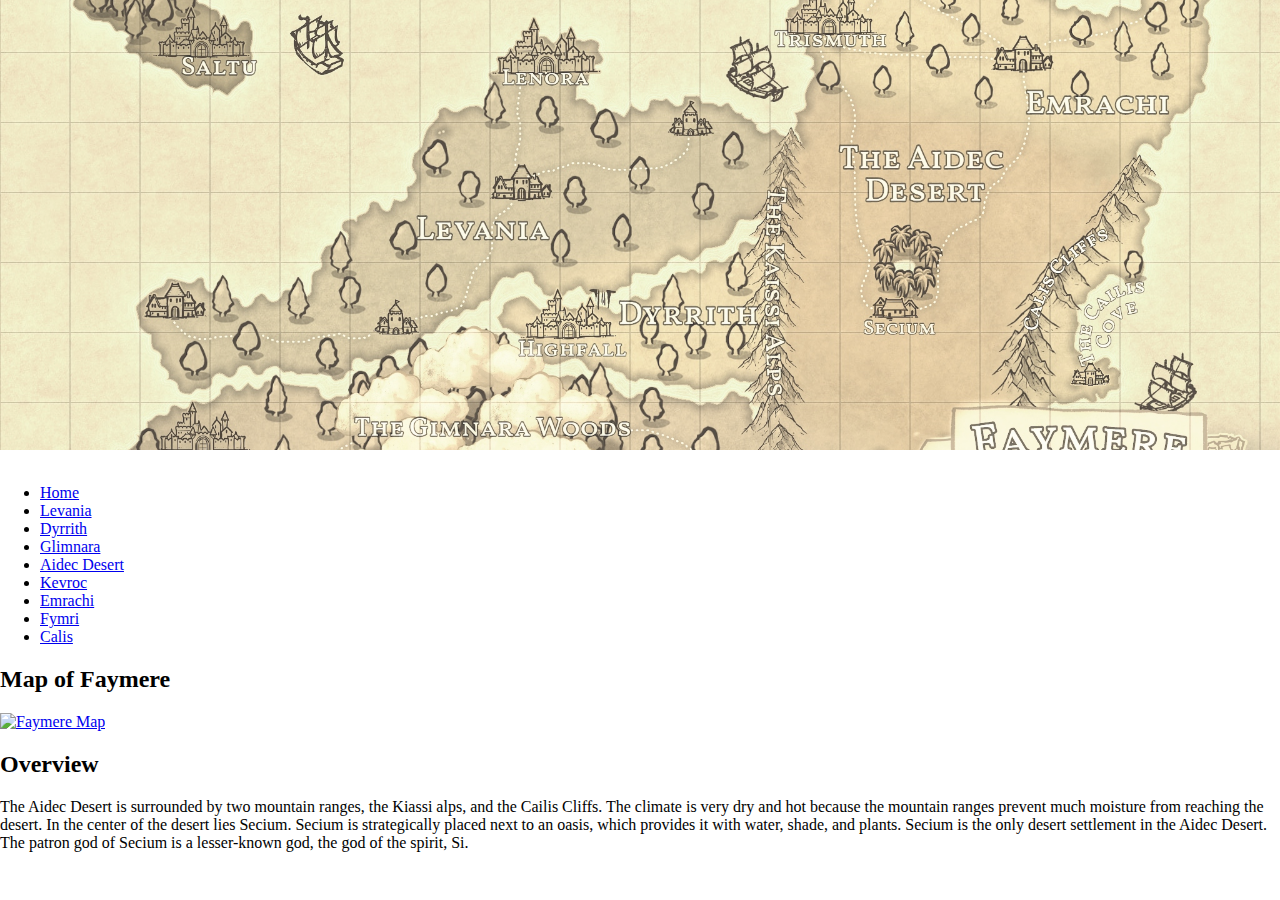
==== aidec.html @ 0ef65ea1 "Add files via upload" ====
<!DOCTYPE html>
<html>
<head>
<!-- author: hanna koh
    worldbuilding website experiment
    date: 7-13-20
    -->
<meta charset="UFT-8"/>
<title>Faymere</title>
<script src="modernizer.js"></script>
<link rel="stylesheet" href="levania.css" type="text/css"/>
<meta name="viewport" content="width=device-width, initial-scale=1">
<link href="https://fonts.googleapis.com/css?family=Allura" rel="stylesheet">
<link rel="icon" href="https://image.flaticon.com/icons/svg/542/542288.svg" sizes="16x16" type="image/png">
<style>
  body, html {
    height: 100%;
    margin: 0;
}
.bg {
   background-image: url("faymereparchment.jpg");
   height: 50%;
   background-position: center;
   background-repeat: no-repeat;
   background-size: cover;
   opacity:0.8;
}
header{
  width:50%;
  margin-left:-12%;
}
</style>
</head>
<body>
  <div class="bg">
  </div>
  <header>
   The Aidec Desert
  </header>
  <nav class="horizontalNAV">
     <ul>
        <li><a href="index.html">Home</a></li>
        <li><a href="levania.html">Levania</a></li>
        <li><a href="dyrrith.html">Dyrrith</a></li>
        <li><a href="glimnara.html">Glimnara</a></li>
        <li><a href="aidec.html">Aidec Desert</a></li>
        <li><a href="kevroc.html">Kevroc</a></li>
        <li><a href="emrachi.html">Emrachi</a></li>
        <li><a href="fymri.html">Fymri</a></li>
        <li><a href="calis.html">Calis</a></li>
      </ul>
    </nav>
       <section class="map">
   <h2>Map of Faymere</h2>
      <p>
        <a href=map.html><img class="map" src="faymere update.jpg"  alt="Faymere Map" width=1000px title="Enlarge the map" /></a>
      </p>
   </section>
   
   <section class='overview'>
     <h2>Overview</h2>
     <p>The Aidec Desert is surrounded by two mountain ranges, the Kiassi alps, and the Cailis Cliffs. The climate is very dry and hot because the mountain ranges prevent much moisture from reaching the desert. In the center of the desert lies Secium. Secium is strategically placed next to an oasis, which provides it with water, shade, and plants. Secium is the only desert settlement in the Aidec Desert. The patron god of Secium is a lesser-known god, the god of the spirit, Si.  </p>
   </section>
   
   
    
  </html>
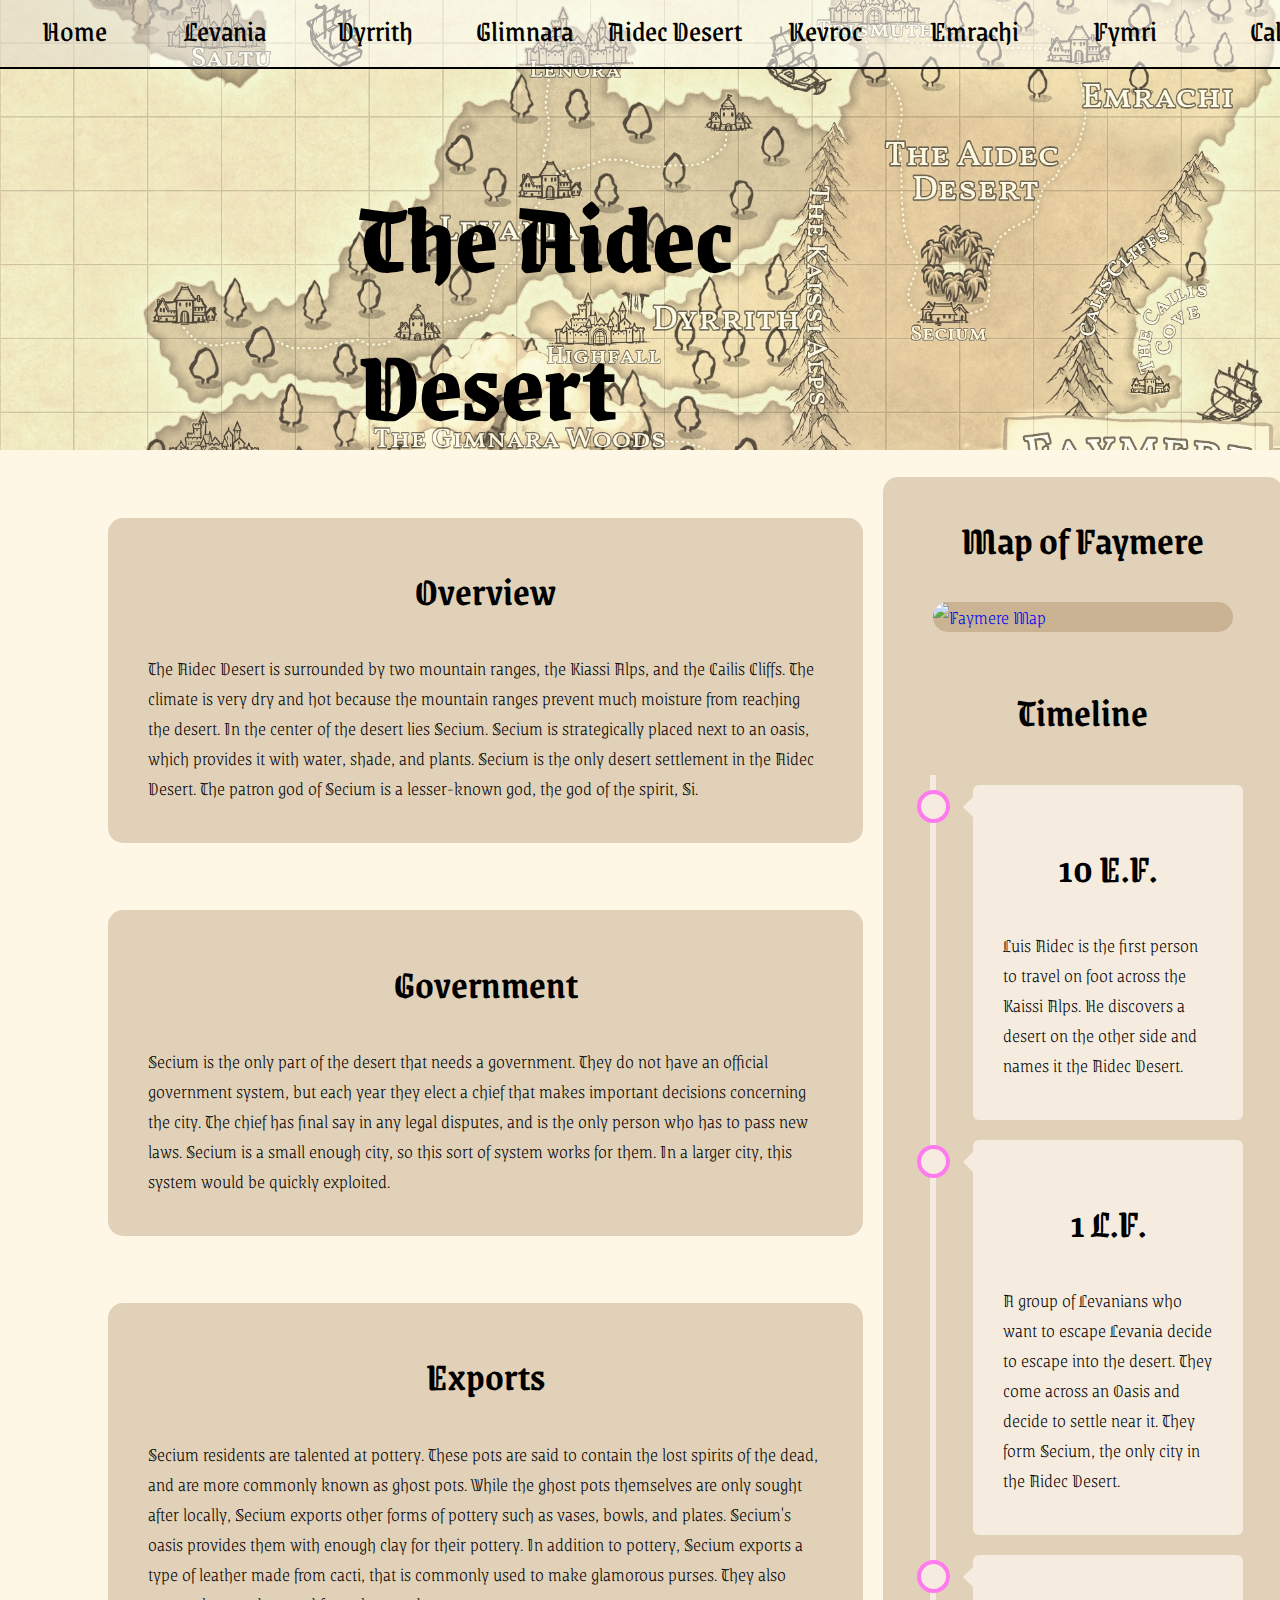
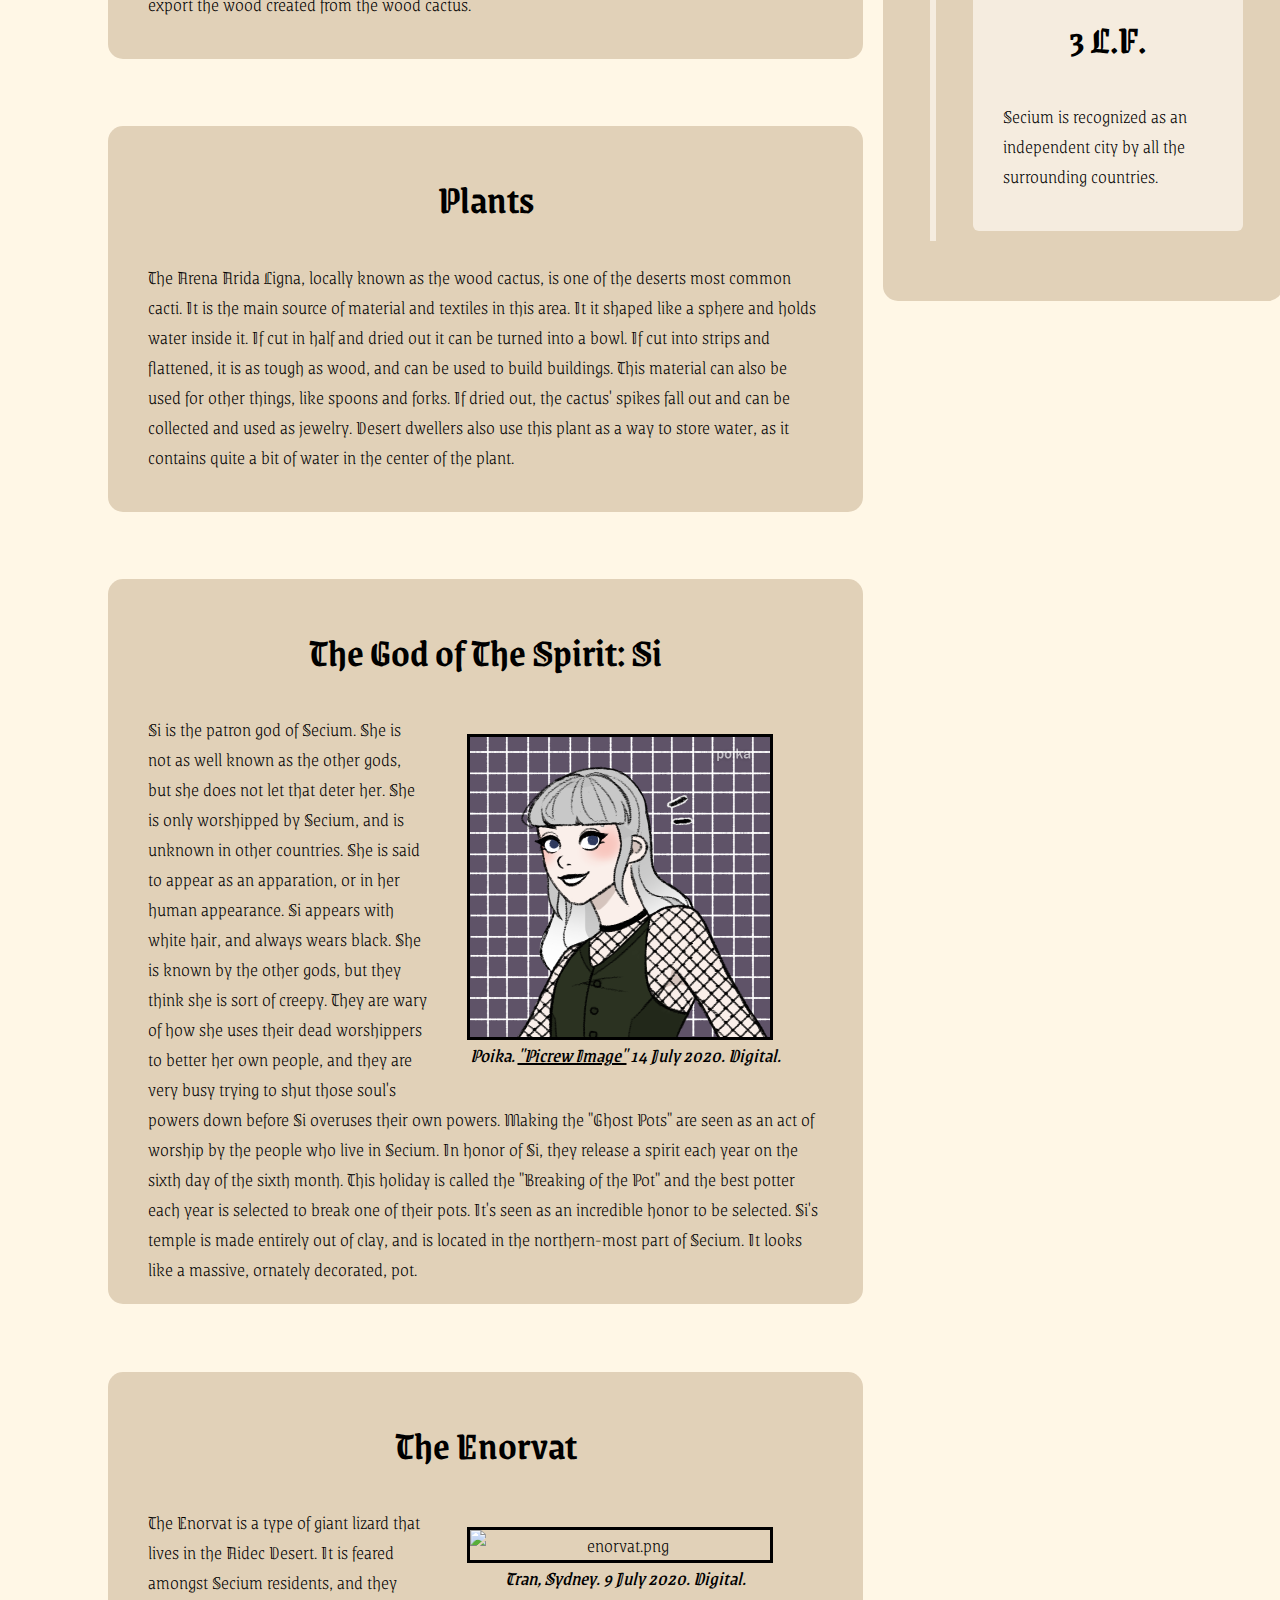
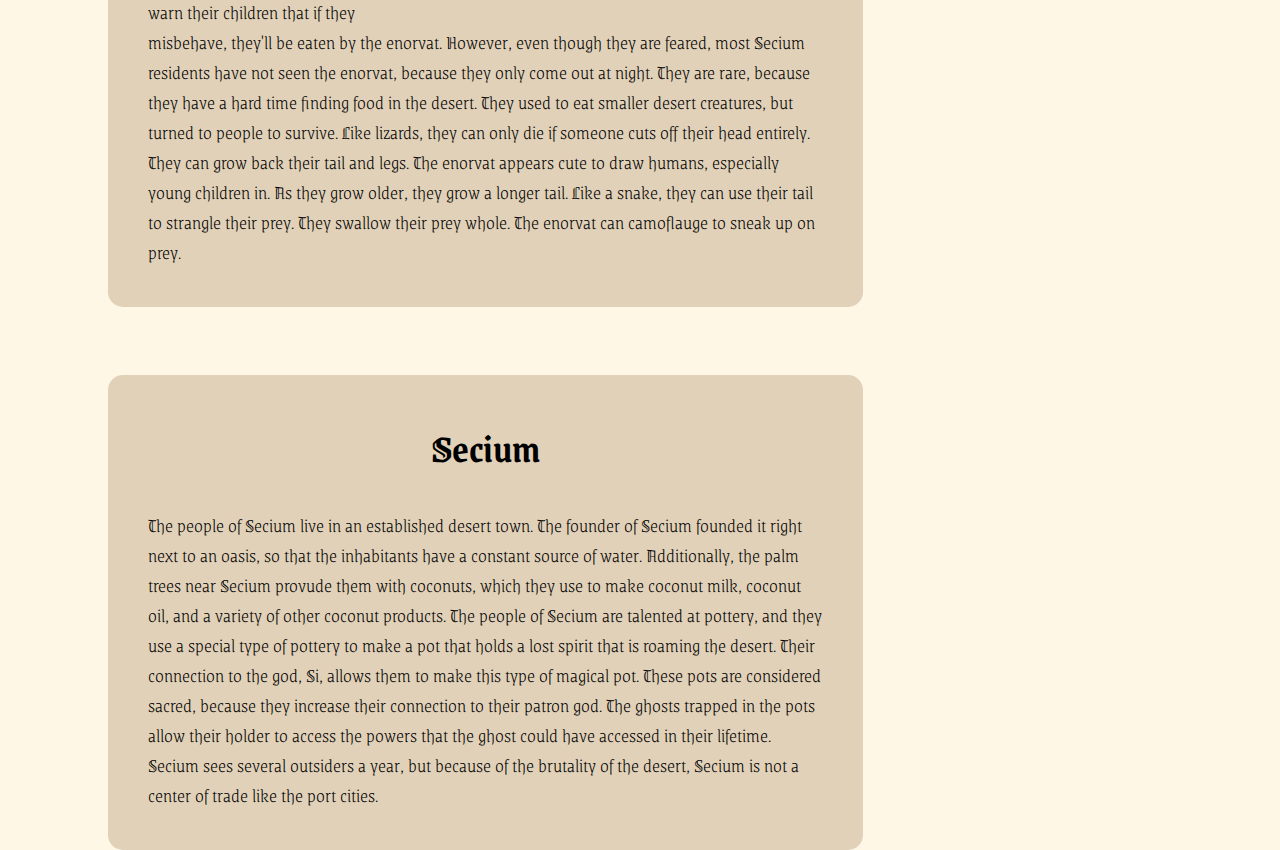
==== commit 70cbe384: "Add files via upload" ====
--- a/aidec.html
+++ b/aidec.html
@@ -55,12 +55,88 @@
       <p>
         <a href=map.html><img class="map" src="faymere update.jpg"  alt="Faymere Map" width=1000px title="Enlarge the map" /></a>
       </p>
+      
+         
+   <h2>Timeline</h2>
+      
+<div class="timeline">
+  <div class="container right">
+    <div class="content">
+      <h2>10 E.F.</h2>
+      <p>Luis Aidec is the first person to travel on foot across the Kaissi Alps. He discovers a desert on the other side and names it the Aidec Desert. </p>
+    </div>
+  </div>
+  <div class="container right">
+    <div class="content">
+      <h2>1 L.F.</h2>
+      <p>A group of Levanians who want to escape Levania decide to escape into the desert. They come across an Oasis and decide to settle near it. They form Secium, the only city in the Aidec Desert. </p>
+    </div>
+  </div>
+  <div class="container right">
+    <div class="content">
+      <h2>3 L.F.</h2>
+      <p>Secium is recognized as an independent city by all the surrounding countries. </p>
+    </div>
+  </div>
+</div>
+
    </section>
    
    <section class='overview'>
      <h2>Overview</h2>
-     <p>The Aidec Desert is surrounded by two mountain ranges, the Kiassi alps, and the Cailis Cliffs. The climate is very dry and hot because the mountain ranges prevent much moisture from reaching the desert. In the center of the desert lies Secium. Secium is strategically placed next to an oasis, which provides it with water, shade, and plants. Secium is the only desert settlement in the Aidec Desert. The patron god of Secium is a lesser-known god, the god of the spirit, Si.  </p>
+     <p>The Aidec Desert is surrounded by two mountain ranges, the Kiassi Alps, and the Cailis Cliffs. The climate is very dry and hot because the mountain ranges prevent much moisture from reaching the desert. In the center of the desert lies Secium. Secium is strategically placed next to an oasis, which provides it with water, shade, and plants. Secium is the only desert settlement in the Aidec Desert. The patron god of Secium is a lesser-known god, the god of the spirit, Si.  </p>
    </section>
+   
+    <section class="government">
+      <h2>Government</h2>
+      <p>
+        Secium is the only part of the desert that needs a government. They do not have an official government system, but each year they elect a chief that makes important decisions concerning the city. The chief has final say in any legal disputes, and is the only person who has to pass new laws. Secium is a small enough city, so this sort of system works for them. In a larger city, this system would be quickly exploited.
+      </p>
+    </section>
+    
+    <section class="exports">
+      <h2>Exports</h2>
+      <p>
+        Secium residents are talented at pottery. These pots are said to contain the lost spirits of the dead, and are more commonly known as ghost pots. While the ghost pots themselves are only sought after locally, Secium exports other forms of pottery such as vases, bowls, and plates. Secium's oasis provides them with enough clay for their pottery. In addition to pottery, Secium exports a type of leather made from cacti, that is commonly used to make glamorous purses. They also export the wood created from the wood cactus.
+      </p>
+    </section>
+    
+    <section class="plants">
+      <h2>Plants</h2>
+      <p>
+        The Arena Arida Ligna, locally known as the wood cactus, is one of the deserts most common cacti. It is the main source of material and textiles in this area. It it shaped like a sphere and holds water inside it. If cut in half and dried out it can be turned into a bowl. If cut into strips and flattened, it is as tough as wood, and can be used to build buildings. This material can also be used for other things, like spoons and forks. If dried out, the cactus' spikes fall out and can be collected and used as jewelry. Desert dwellers also use this plant as a way to store water, as it contains quite a bit of water in the center of the plant.
+      </p>
+    </section>
+    
+    <section class="god">
+      <h2>The God of The Spirit: Si</h2>
+      
+      <figure>
+             <img class="charpic" src="si.png" alt="si.png" width="300" height="auto">
+       <figcaption>Poika. <a href="https://picrew.me/image_maker/296093" target="_blank">"Picrew Image"</a> 14 July 2020. Digital.</figcaption>
+       </figure>
+       
+       Si is the patron god of Secium. She is not as well known as the other gods, but she does not let that deter her. She is only worshipped by Secium, and is unknown in other countries. She is said to appear as an apparation, or in her human appearance. Si appears with white hair, and always wears black. She is known by the other gods, but they think she is sort of creepy. They are wary of how she uses their dead worshippers to better her own people, and they are very busy trying to shut those soul's powers down before Si overuses their own powers. Making the "Ghost Pots" are seen as an act of worship by the people who live in Secium. In honor of Si, they release a spirit each year on the sixth day of the sixth month. This holiday is called the "Breaking of the Pot" and the best potter each year is selected to break one of their pots. It's seen as an incredible honor to be selected. Si's temple is made entirely out of clay, and is located in the northern-most part of Secium. It looks like a massive, ornately decorated, pot.
+    </section>
+    
+    <section class="character">
+      <!--technically creature but i dont want to create another section dot thing sigh-->
+      <h2>The Enorvat</h2>
+       <figure>
+             <img class="charpic" src="enorvat.png" alt="enorvat.png" width="300" height="auto">
+       <figcaption>Tran, Sydney. 9 July 2020. Digital.</figcaption>
+       </figure>
+      <p>The Enorvat is a type of giant lizard that lives in the Aidec Desert. It is feared amongst Secium residents, and they warn their children that if they misbehave, they'll be eaten by the enorvat. However, even though they are feared, most Secium residents have not seen the enorvat, because they only come out at night. They are rare, because they have a hard time finding food in the desert. They used to eat smaller desert creatures, but turned to people to survive. Like lizards, they can only die if someone cuts off their head entirely. They can grow back their tail and legs. The enorvat appears cute to draw humans, especially young children in. As they grow older, they grow a longer tail. Like a snake, they can use their tail to strangle their prey. They swallow their prey whole. The enorvat can camoflauge to sneak up on prey.</p>
+    </section>
+    
+    <section class="capital">
+      <h2>Secium</h2>
+      <p>
+        The people of Secium live in an established desert town. The founder of Secium founded it right next to an oasis, so that the inhabitants have a constant source of water. Additionally, the palm trees near Secium provude them with coconuts, which they use to make coconut milk, coconut oil, and a variety of other coconut products. The people of Secium are talented at pottery, and they use a special type of pottery to make a pot that holds a lost spirit that is roaming the desert. Their connection to the god, Si, allows them to make this type of magical pot. These pots are considered sacred, because they increase their connection to their patron god. The ghosts trapped in the pots allow their holder to access the powers that the ghost could have accessed in their lifetime. Secium sees several outsiders a year, but because of the brutality of the desert, Secium is not a center of trade like the port cities.
+      </p>
+    </section>
+   
+   
    
    
     
--- a/levania.css
+++ b/levania.css
@@ -0,0 +1,222 @@
+/* worldbuilding test website
+	author: hanna koh
+	date: 7/13/2020 */
+@import url('https://fonts.googleapis.com/css2?family=Grenze+Gotisch:wght@100;200;300;400;500;600;700;800;900&display=swap');
+*{
+  font-family: 'Grenze Gotisch', cursive;
+  font-weight: 200;
+  font-size:20px;
+  list-style:none;
+  padding:0;
+}
+
+body, .horizontalNAV{
+  width:100%;
+  min-width:1350px;
+  max-width:1571px;
+}
+
+::selection {
+  background: #ffccf9;
+}
+
+body{
+  background-color:rgb(255, 247, 230);
+}
+
+header{
+  font-weight:800;
+  font-size:5em;
+  position:absolute;
+  top:18%;
+  left:40%;
+  width:30%;
+  height:auto;
+  padding-right:30px;
+  color:black;
+}
+
+.horizontalNAV{
+  background-color:rgba(255, 255, 255, 0.5);
+}
+nav a {
+  text-decoration: none;
+}
+
+
+nav.horizontalNAV {
+  position:absolute;
+  width: 100%;
+  top:-3%;
+  border-bottom:solid black 2px;
+}
+nav.horizontalNAV li {
+  float: left;
+  padding: 15px 0px;
+  text-align: center;
+  width: 11.11%;
+}
+
+nav.horizontalNAV li a{
+  color: black;
+  font-weight:400;
+  font-size: 1.5em;
+}
+
+nav.horizontalNAV li:hover {
+  background-color:black;
+  background-color:rgba(105, 59, 0, 0.1);
+}
+
+h2{
+  text-align:center;
+  font-size:2em;
+  font-weight:600;
+}
+
+h3{
+  text-align:center;
+  font-size:1.5em;
+  font-weight:400;
+}
+
+
+
+
+.overview{
+  margin-top:40px;
+}
+
+.map{
+  float:right;
+  width:400px;
+  border-radius:15px;
+  background-color:rgba(105, 59, 0, 0.2);
+  margin-top:2%;
+  margin-right:5%;
+  padding-bottom:10px;
+}
+
+.overview, .government, .exports, .plants, .god, .capital, .character, .forest, .tourism{
+  float:left;
+  margin-left:8%;
+  font-size:1em;
+  margin-top:5%;
+  width:50%;
+  padding-top:10px;
+  padding-bottom:20px;
+  padding-left:40px;
+  padding-right:40px;
+  border-radius:15px;
+  background-color:rgba(105, 59, 0, 0.2);
+}
+
+
+img.map{
+  float: right;
+  width: 300px;
+  height: auto;
+  padding-bottom:0em;
+  margin-bottom:50px;
+  margin-right:50px;
+  margin-top:0px;
+}
+
+/*timeline css modified from w3schools.com*/
+
+/* The actual timeline (the vertical ruler) */
+.timeline {
+  margin-left:50px;
+  position: relative;
+  max-width: 1200px;
+  margin-bottom:50px;
+
+}
+
+/* The actual timeline (the vertical ruler) */
+.timeline::after {
+  content: '';
+  position: absolute;
+  width: 6px;
+  background-color: rgb(245, 236, 223);
+  top: 0;
+  bottom: 0;
+  left:-3px;
+
+}
+
+/* Container around content */
+.container {
+  padding: 10px 40px;
+  position: relative;
+  background-color: inherit;
+
+}
+
+/* The circles on the timeline */
+.container::after {
+  content: '';
+  position: absolute;
+  width: 25px;
+  height: 25px;
+  right: -17px;
+  background-color: rgb(245, 236, 223);
+  border: 4px solid #ff7aef;
+  top: 15px;
+  border-radius: 50%;
+  z-index: 1;
+}
+
+
+/* Add arrows to the right container (pointing left) */
+.right::before {
+  content: " ";
+  height: 0;
+  position: absolute;
+  top: 22px;
+  width: 0;
+  z-index: 1;
+  left: 30px;
+  border: medium solid white;
+  border-width: 10px 10px 10px 0;
+  border-color: transparent rgb(245, 236, 223) transparent transparent;
+}
+
+/* Fix the circle for containers on the right side */
+.right::after {
+  left: -16px;
+}
+
+/* The actual content */
+.content {
+  padding: 20px 30px;
+  background-color: rgb(245, 236, 223);
+  position: relative;
+  border-radius: 6px;
+}
+
+
+img.godpic, img.charpic{
+  border:solid black 3.5px;
+  margin-bottom:0px;
+  margin-top: 10px;
+  margin-left:30px;
+  margin-right:10px;
+  float: right;
+  margin-left:2%;
+}
+
+figure{
+  font-size:0.5em;
+  font-weight:400;
+  float: right;
+  text-align:center;
+  
+}
+
+figcaption, figcaption a{
+  color: black;
+  font-style: italic;
+  font-weight:400;
+  text-align: center;
+}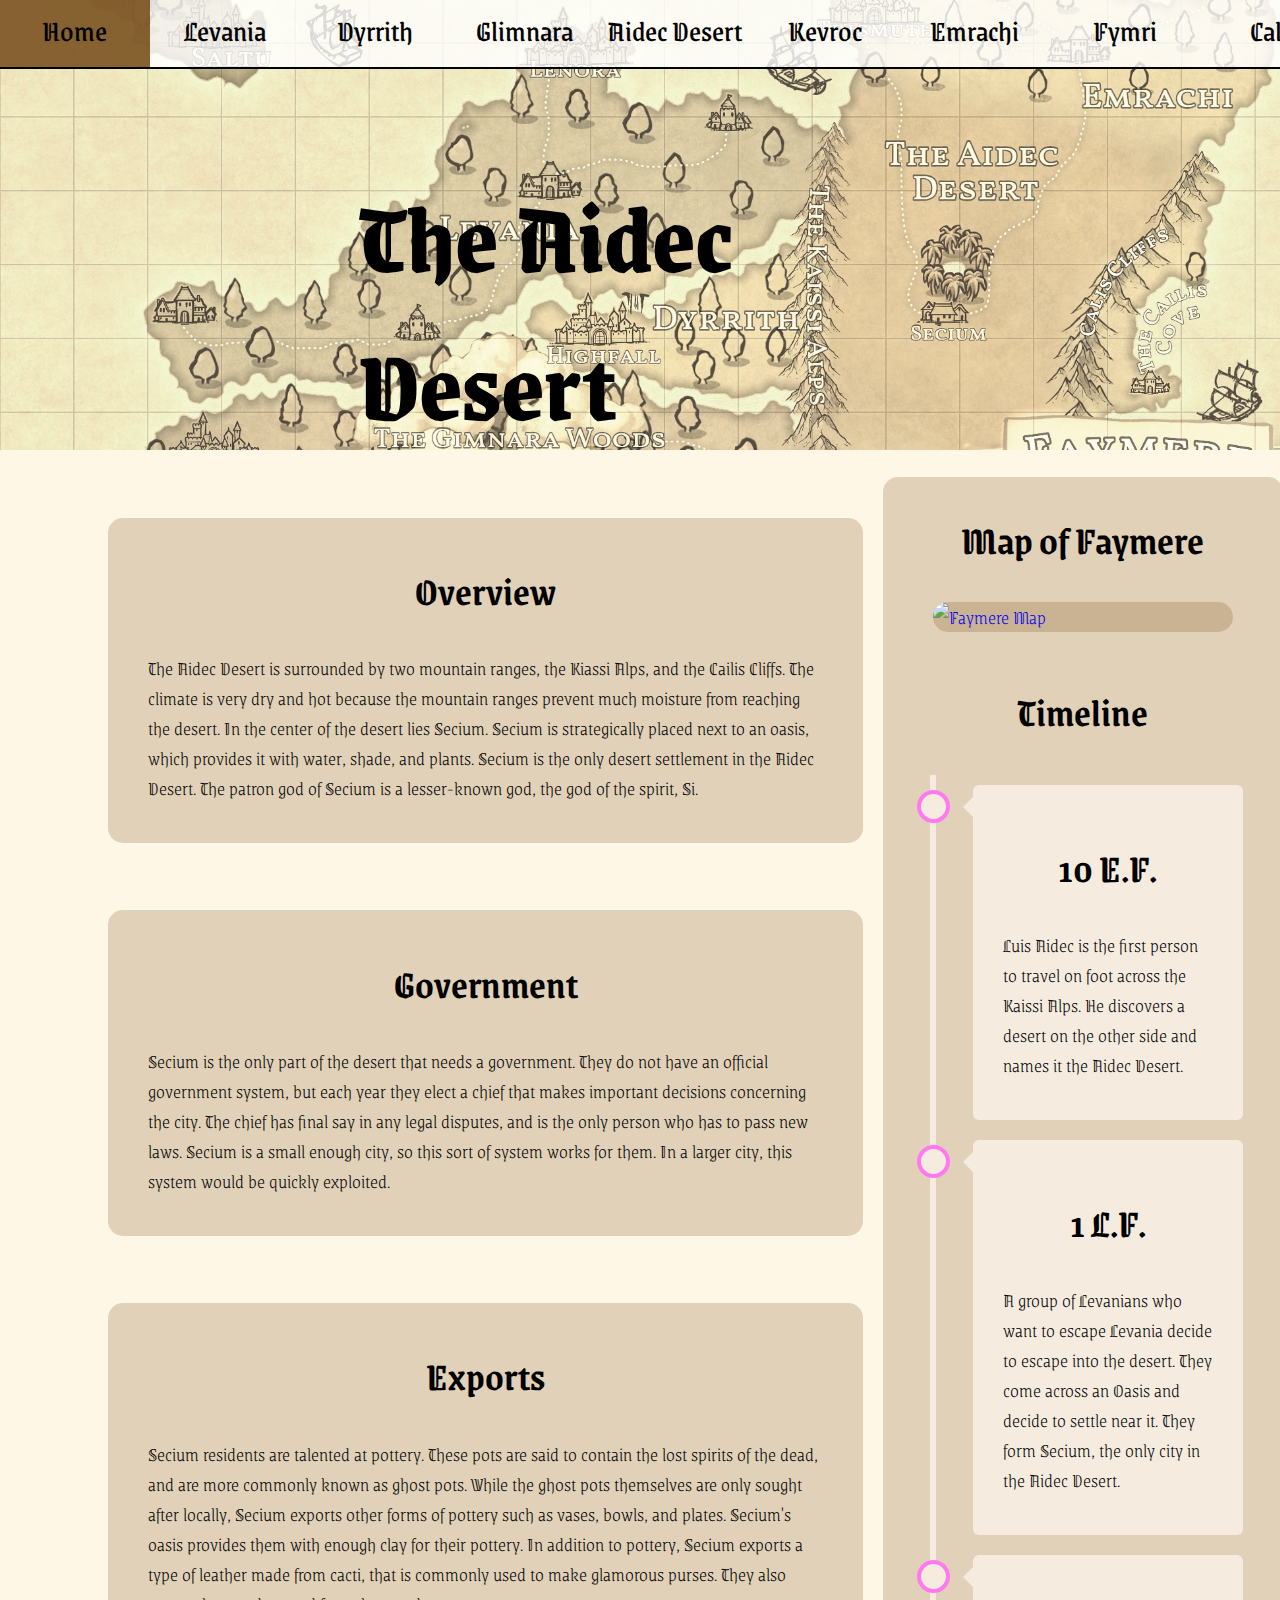
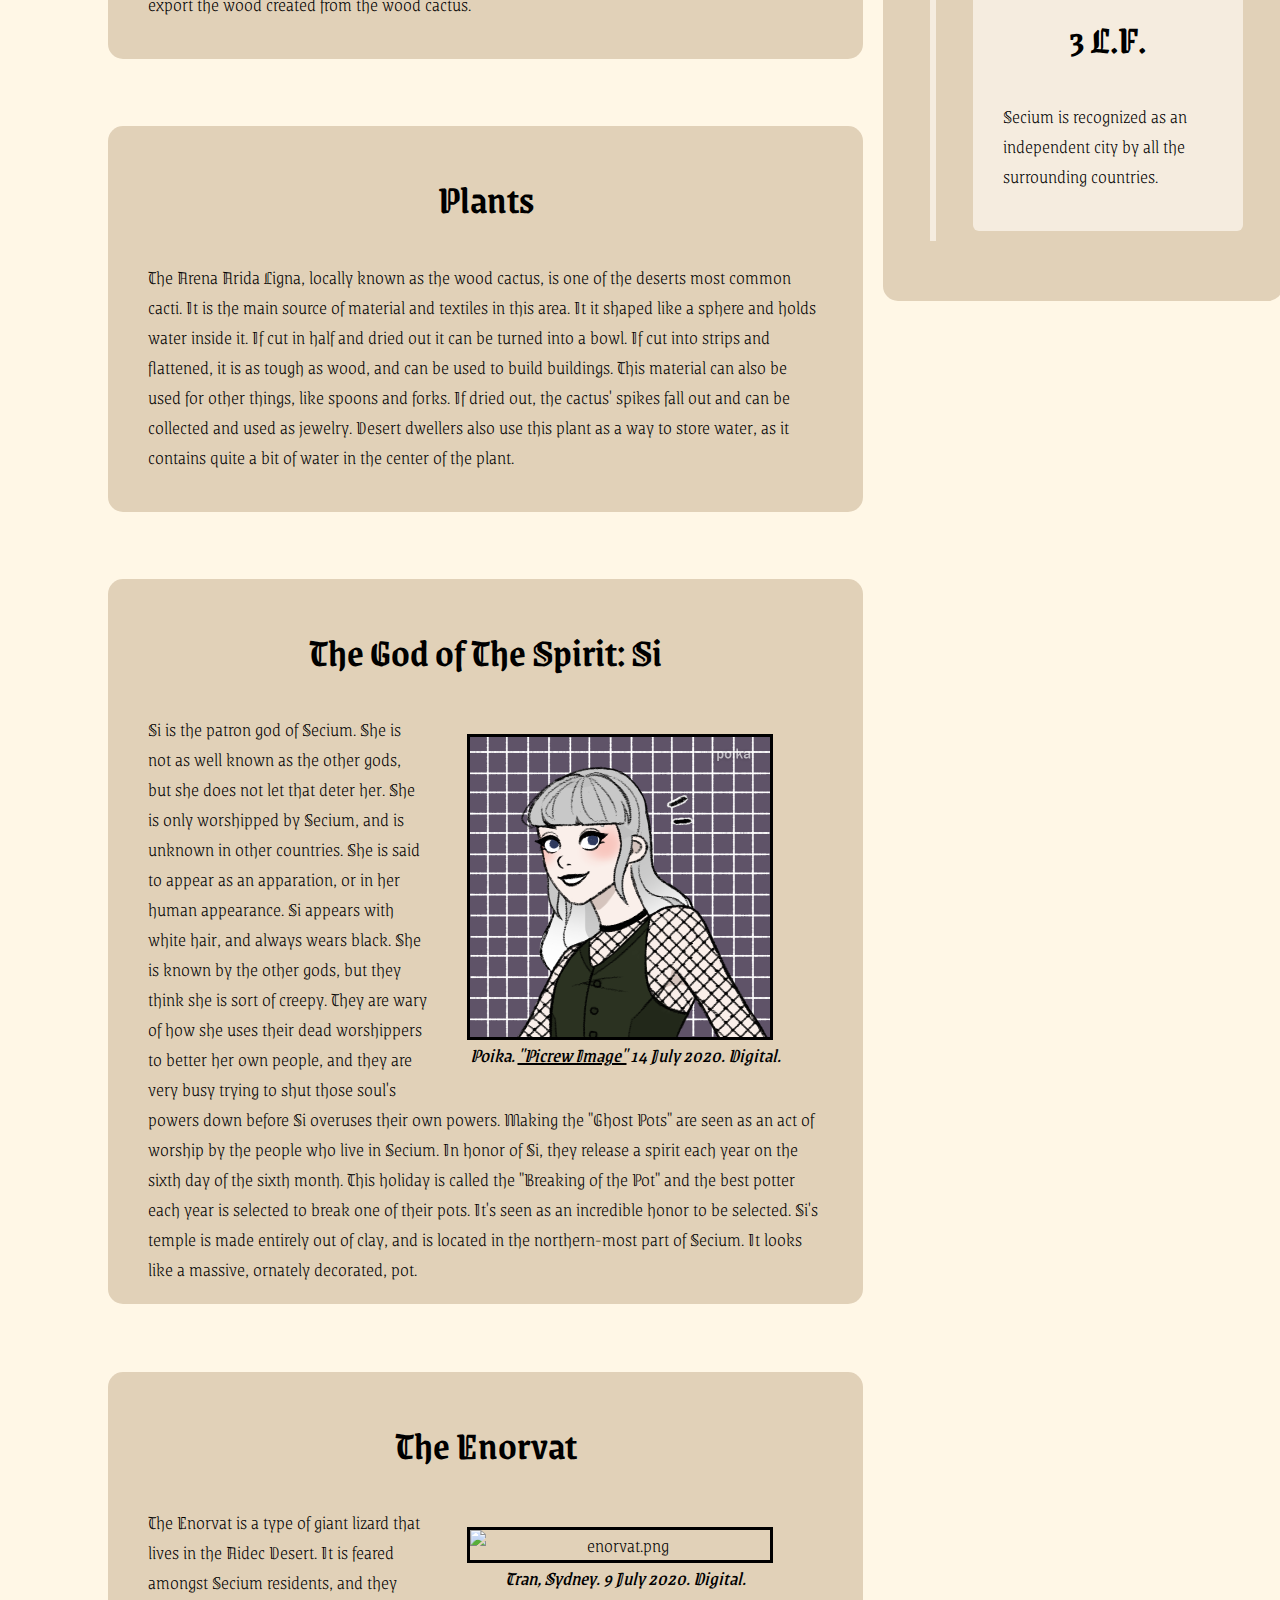
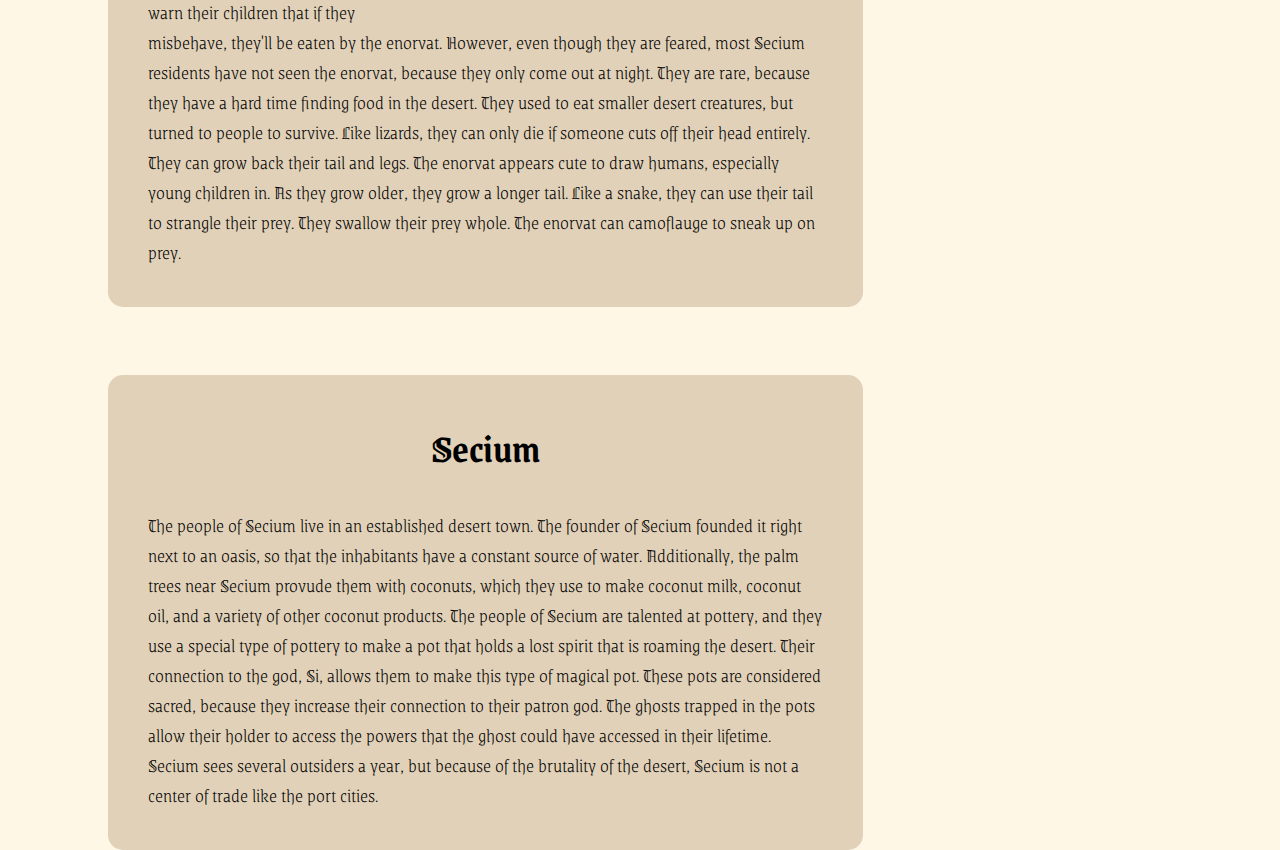
==== commit 7d32b976: "update some files" ====
--- a/aidec.html
+++ b/aidec.html
@@ -123,7 +123,7 @@
       <!--technically creature but i dont want to create another section dot thing sigh-->
       <h2>The Enorvat</h2>
        <figure>
-             <img class="charpic" src="enorvat.png" alt="enorvat.png" width="300" height="auto">
+             <img class="charpic" src="enorvat.PNG" alt="enorvat.png" width="300" height="auto">
        <figcaption>Tran, Sydney. 9 July 2020. Digital.</figcaption>
        </figure>
       <p>The Enorvat is a type of giant lizard that lives in the Aidec Desert. It is feared amongst Secium residents, and they warn their children that if they misbehave, they'll be eaten by the enorvat. However, even though they are feared, most Secium residents have not seen the enorvat, because they only come out at night. They are rare, because they have a hard time finding food in the desert. They used to eat smaller desert creatures, but turned to people to survive. Like lizards, they can only die if someone cuts off their head entirely. They can grow back their tail and legs. The enorvat appears cute to draw humans, especially young children in. As they grow older, they grow a longer tail. Like a snake, they can use their tail to strangle their prey. They swallow their prey whole. The enorvat can camoflauge to sneak up on prey.</p>
--- a/levania.css
+++ b/levania.css
@@ -37,7 +37,7 @@
 }
 
 .horizontalNAV{
-  background-color:rgba(255, 255, 255, 0.5);
+  background-color:rgba(255, 255, 255, 0.8);
 }
 nav a {
   text-decoration: none;
@@ -65,7 +65,7 @@
 
 nav.horizontalNAV li:hover {
   background-color:black;
-  background-color:rgba(105, 59, 0, 0.1);
+  background-color:rgba(105, 59, 0, 0.8);
 }
 
 h2{
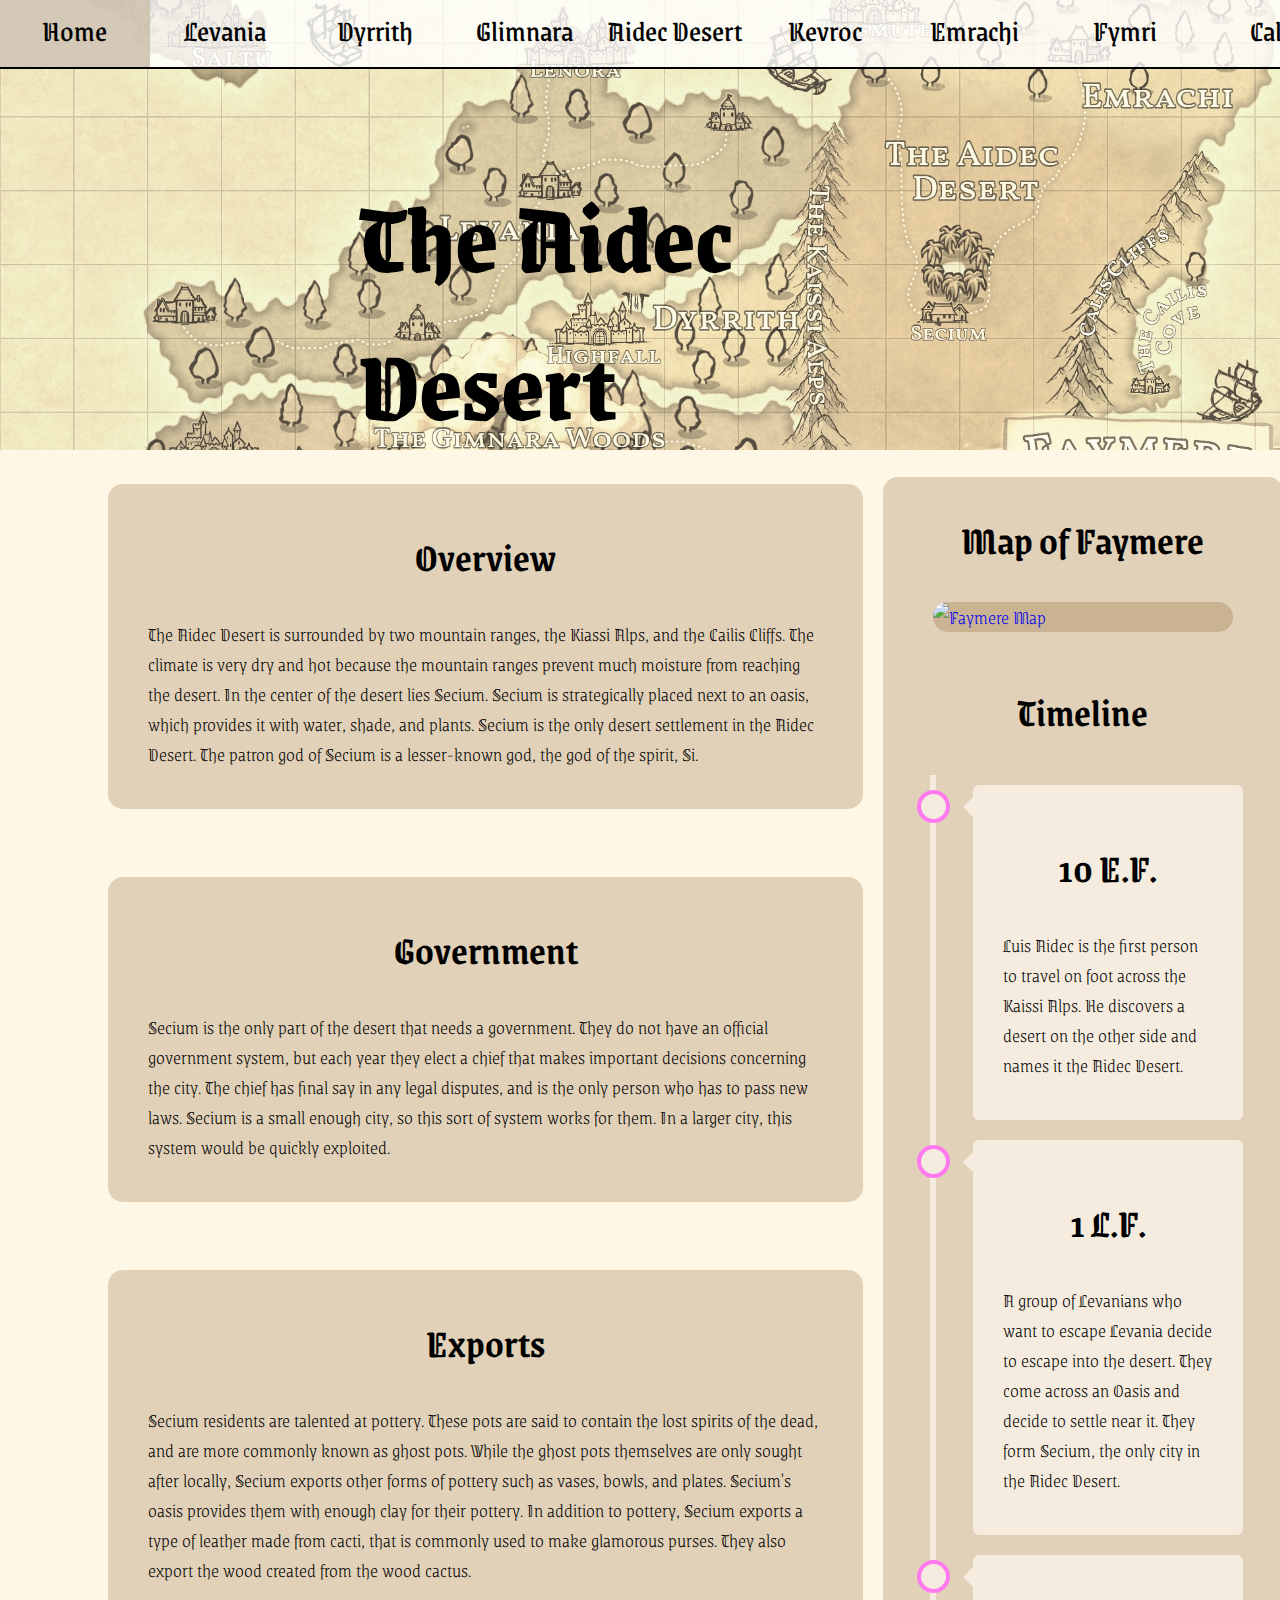
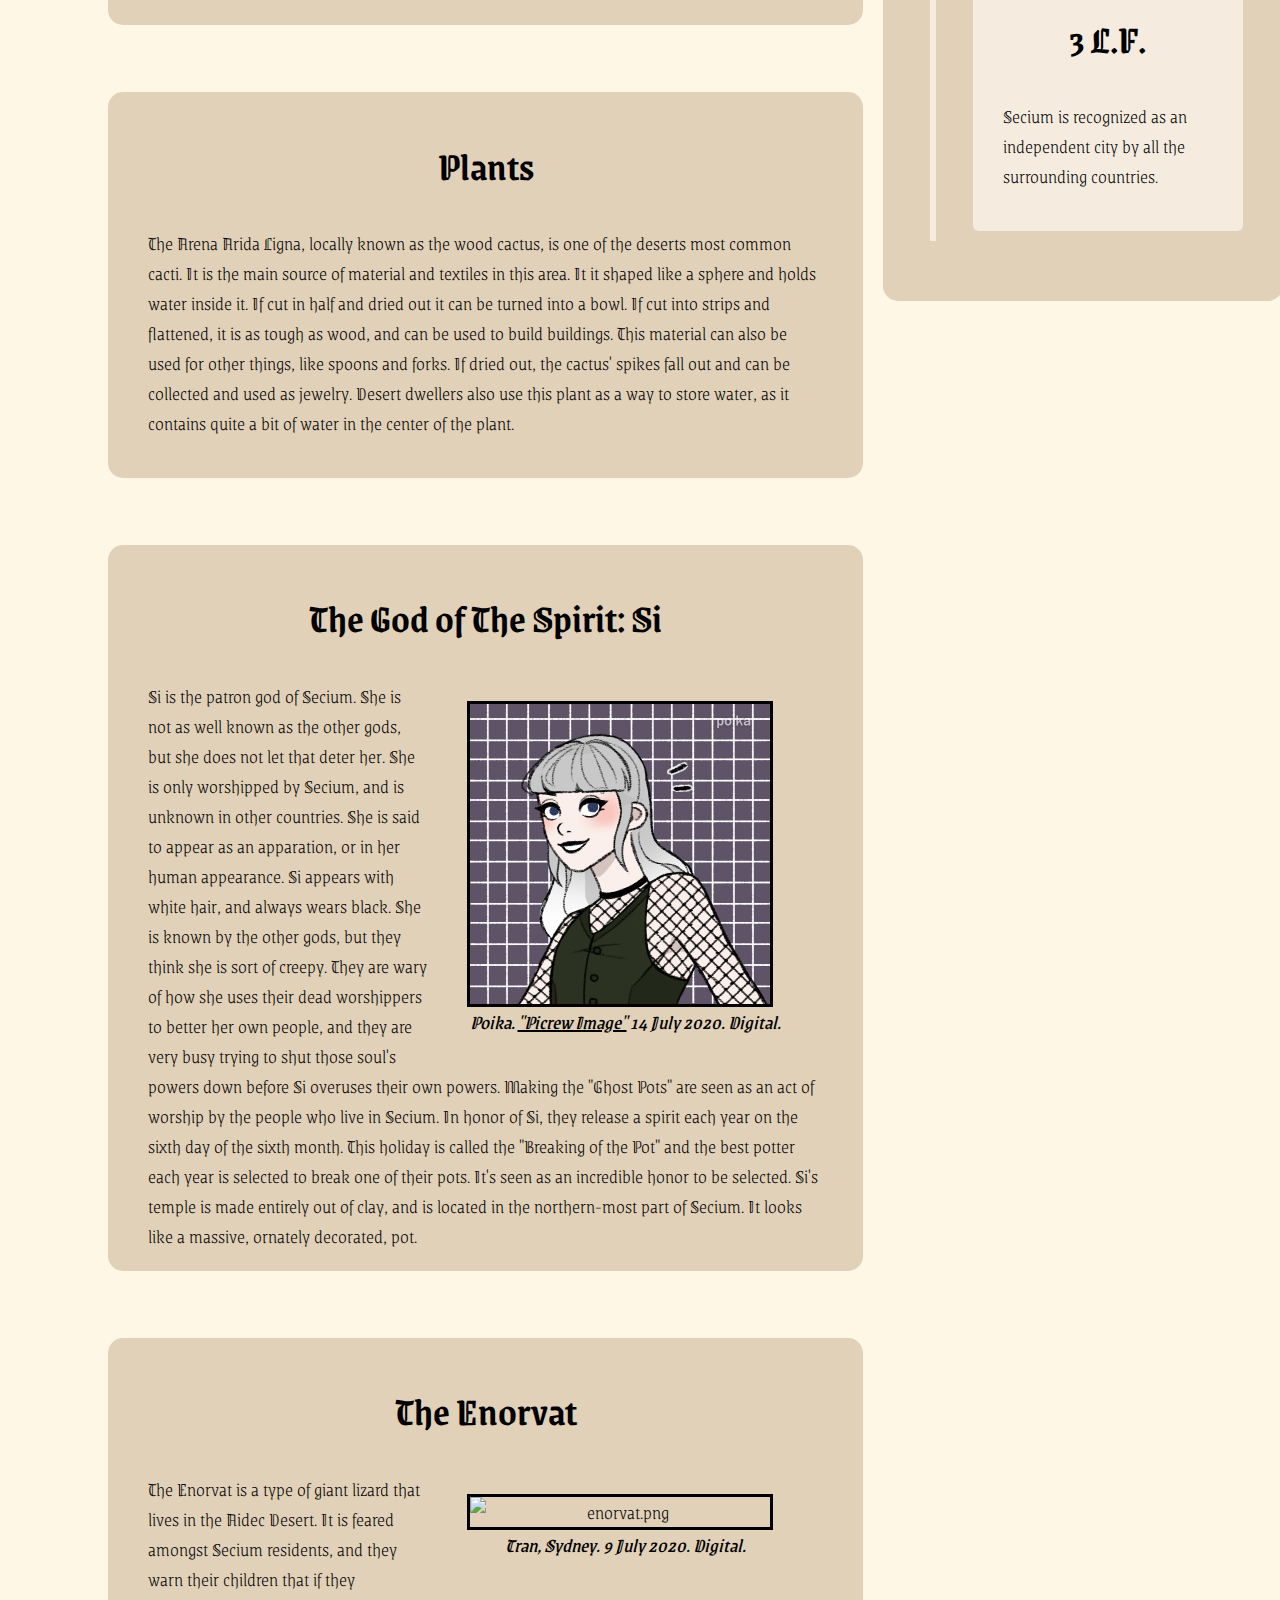
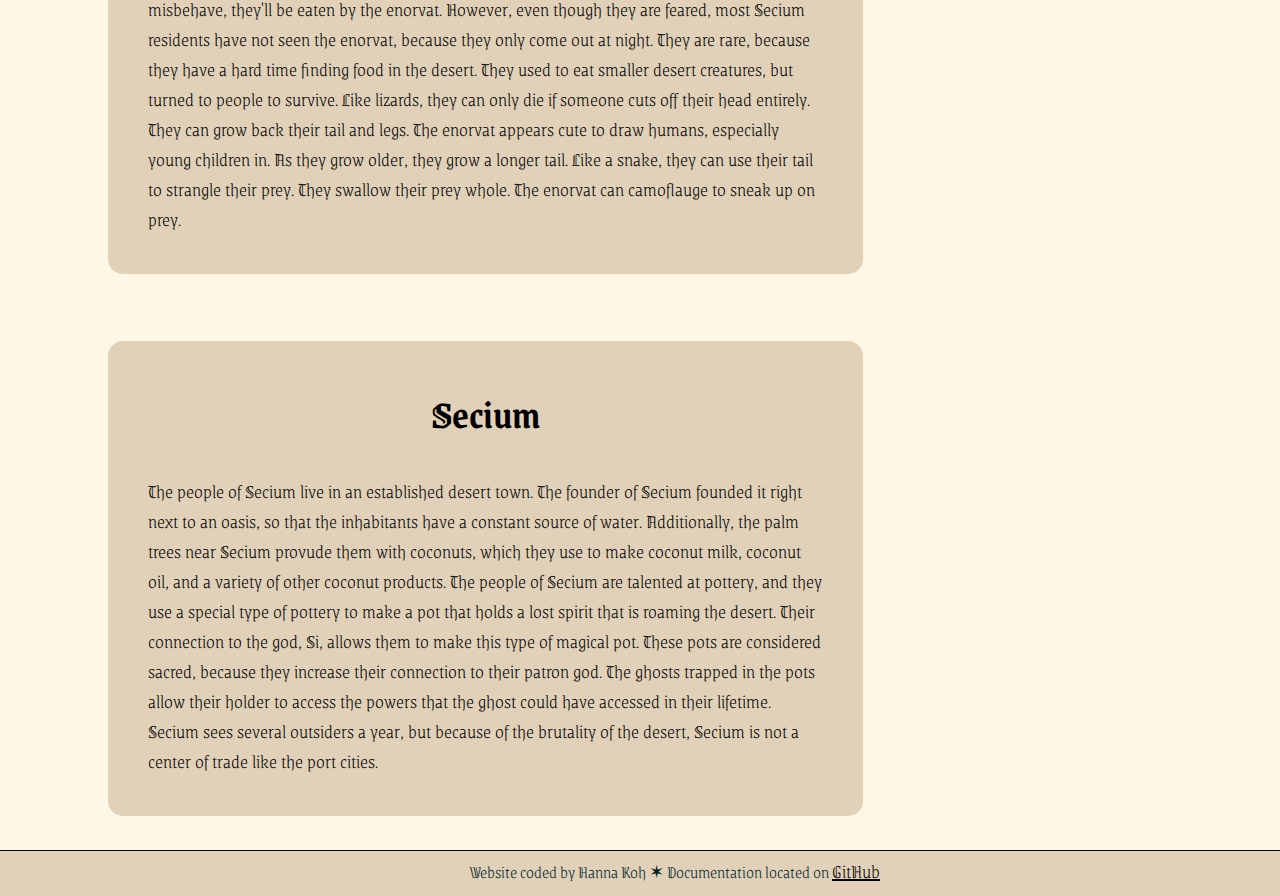
==== commit 26bf5a95: "Add files via upload" ====
--- a/aidec.html
+++ b/aidec.html
@@ -137,7 +137,15 @@
     </section>
    
    
-   
+      
+     <footer>
+      <address>
+      Website coded by Hanna Koh &sext;
+      Documentation located on <a href="https://github.com/lowkeymusical/faymere">GitHub</a>
+      </address>
+    </footer>
+  
+    
    
     
   </html>--- a/levania.css
+++ b/levania.css
@@ -65,7 +65,7 @@
 
 nav.horizontalNAV li:hover {
   background-color:black;
-  background-color:rgba(105, 59, 0, 0.8);
+  background-color:rgba(201, 187, 167, 0.8);
 }
 
 h2{
@@ -101,7 +101,8 @@
   float:left;
   margin-left:8%;
   font-size:1em;
-  margin-top:5%;
+  margin-top:2.5%;
+  margin-bottom:2.5%;
   width:50%;
   padding-top:10px;
   padding-bottom:20px;
@@ -219,4 +220,25 @@
   font-style: italic;
   font-weight:400;
   text-align: center;
+}
+
+footer {
+  clear: left;
+  width: 100%;
+  border-top: 1px solid black;
+  margin-top:25px;
+  padding-bottom:10px;
+  background-color:rgba(105, 59, 0, 0.2);
+}
+
+footer address {
+  padding-top:5px;
+  color: rgb(0, 35, 40);
+  font-size: 0.9em;
+  font-style: normal;
+  text-align: center;
+}
+
+footer address a{
+  color: black;
 }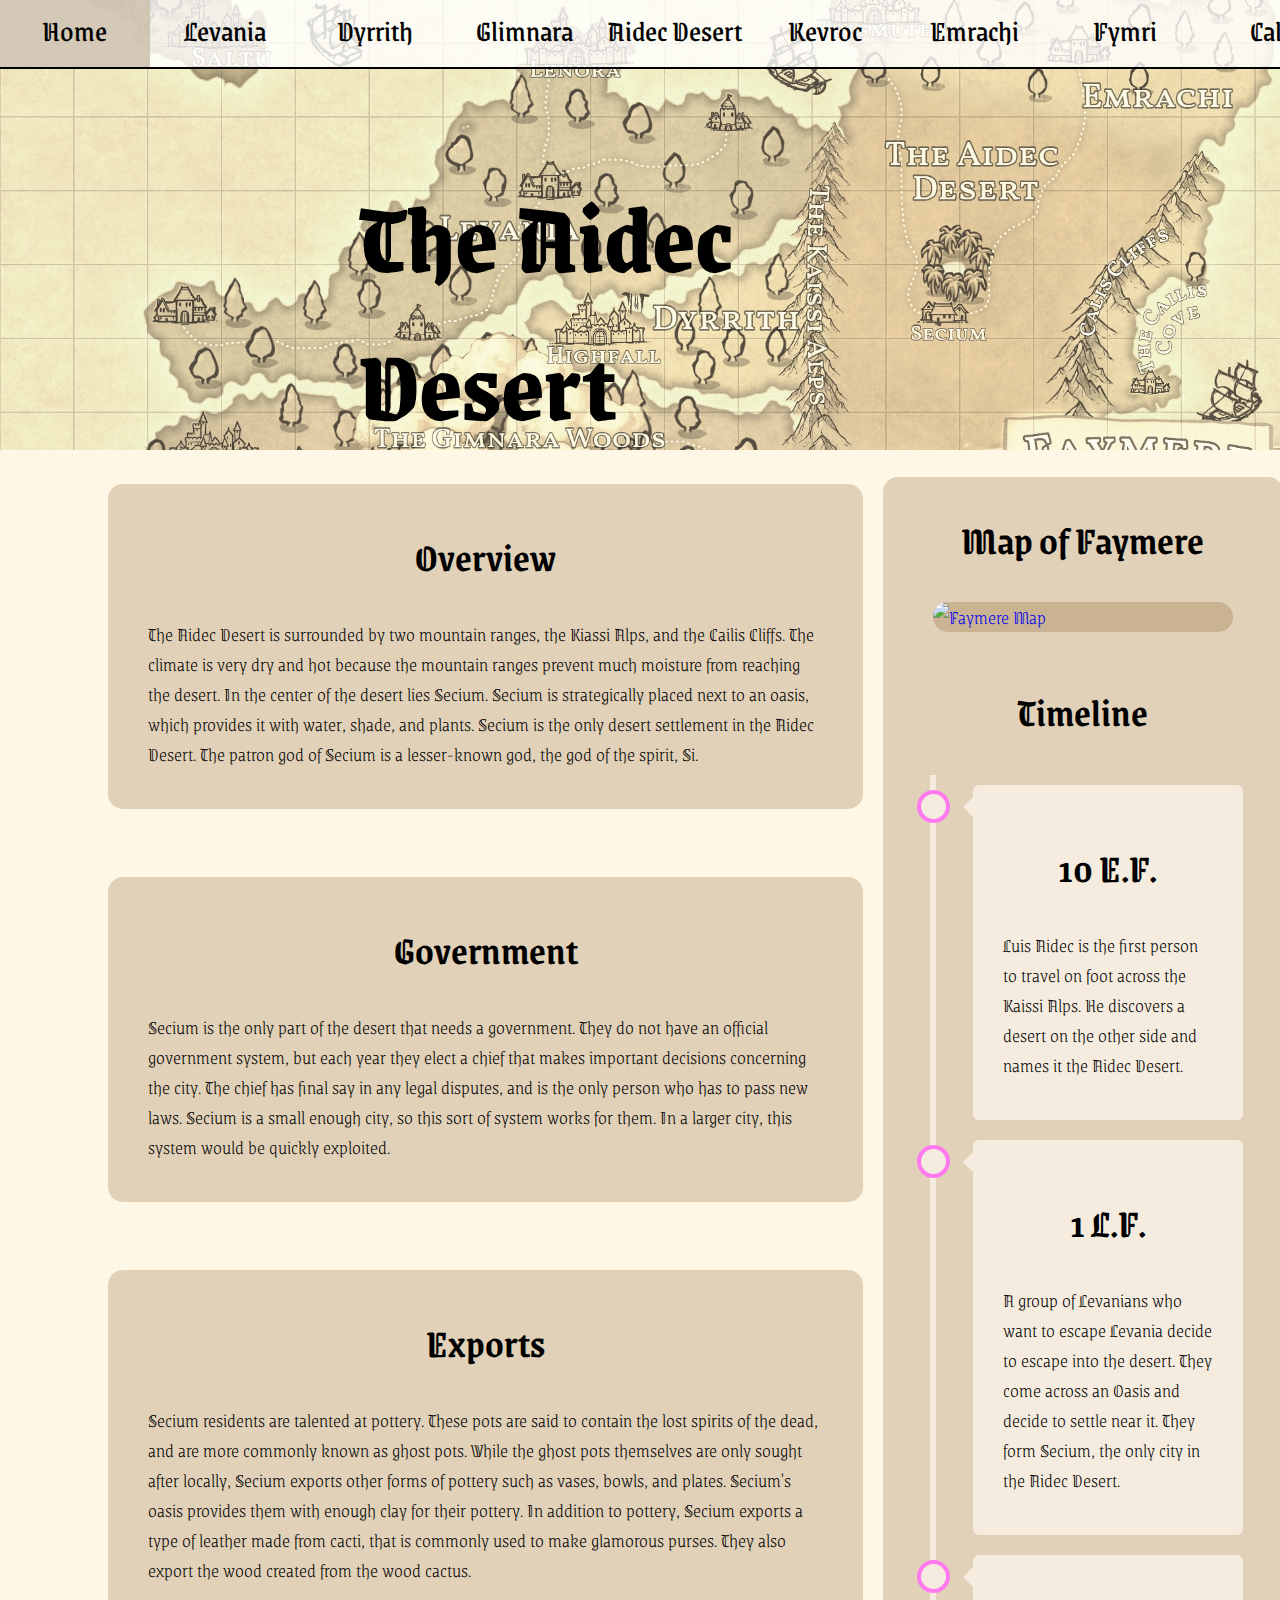
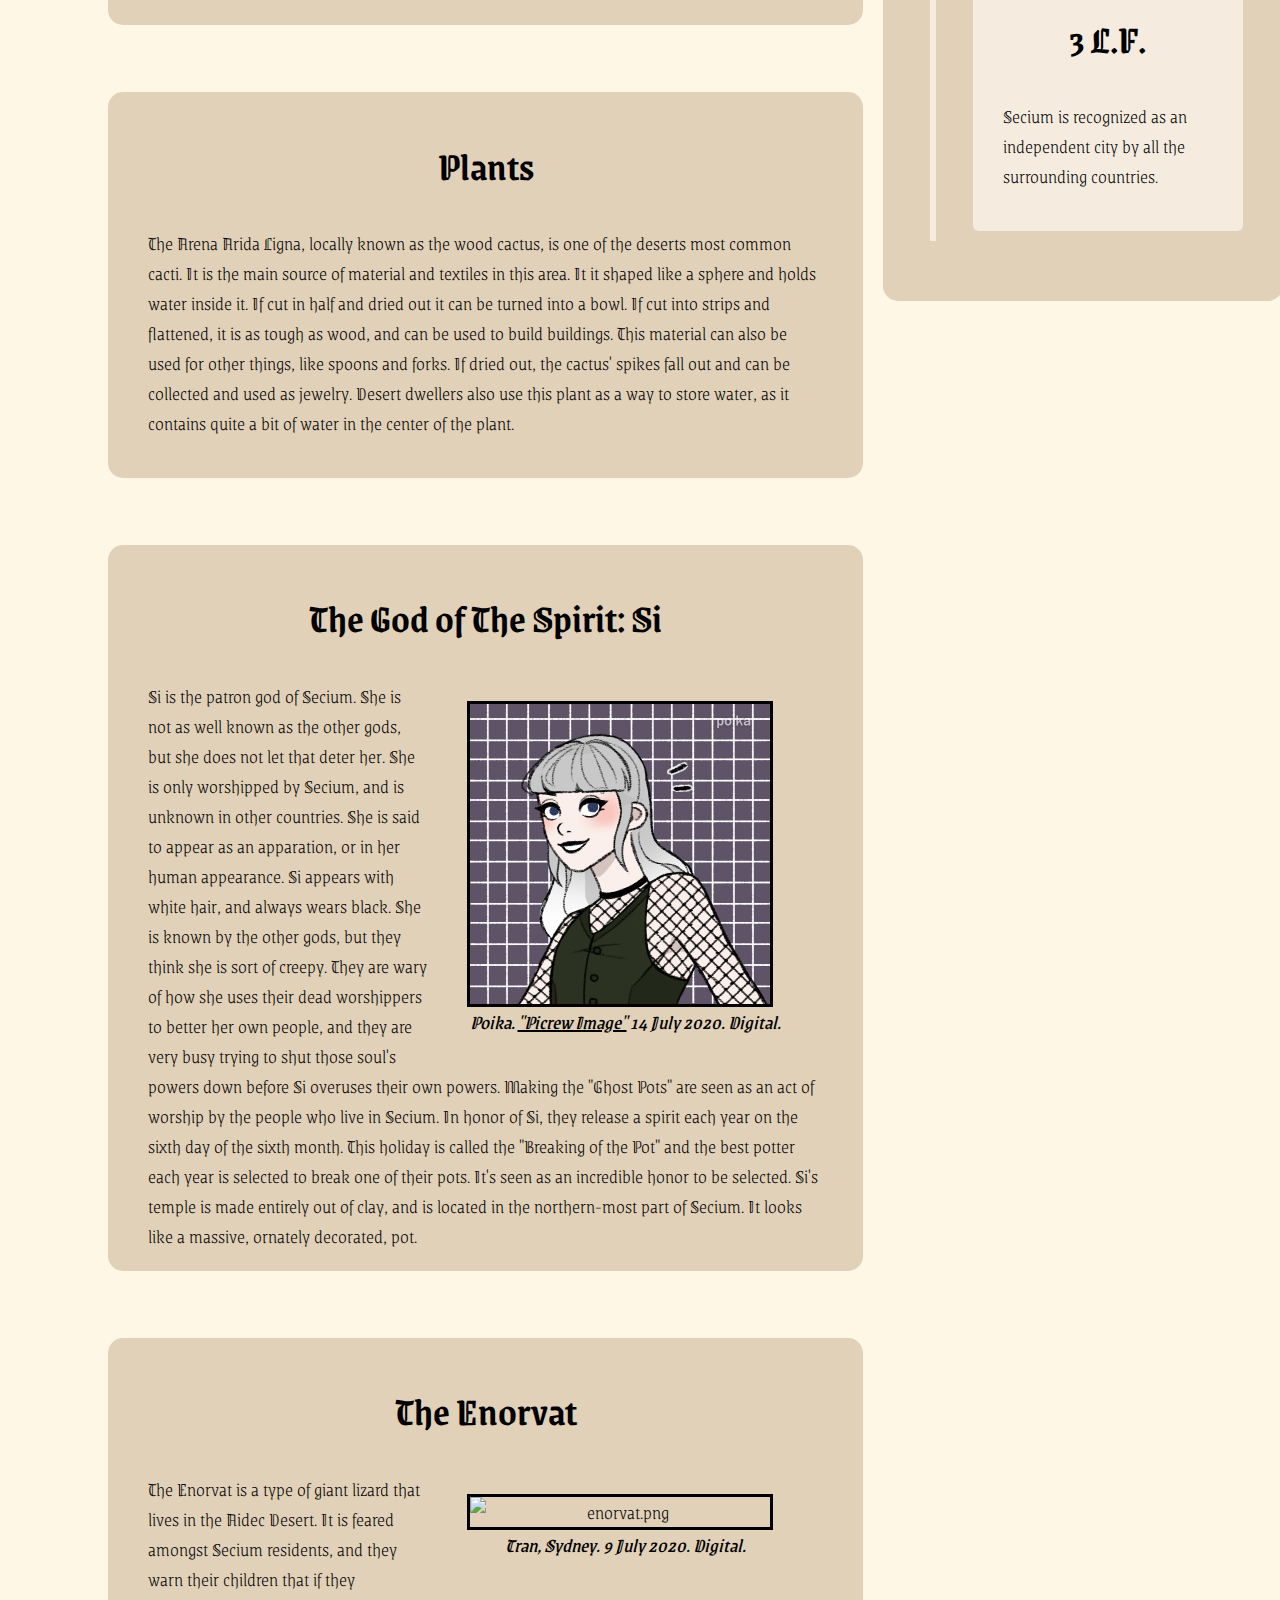
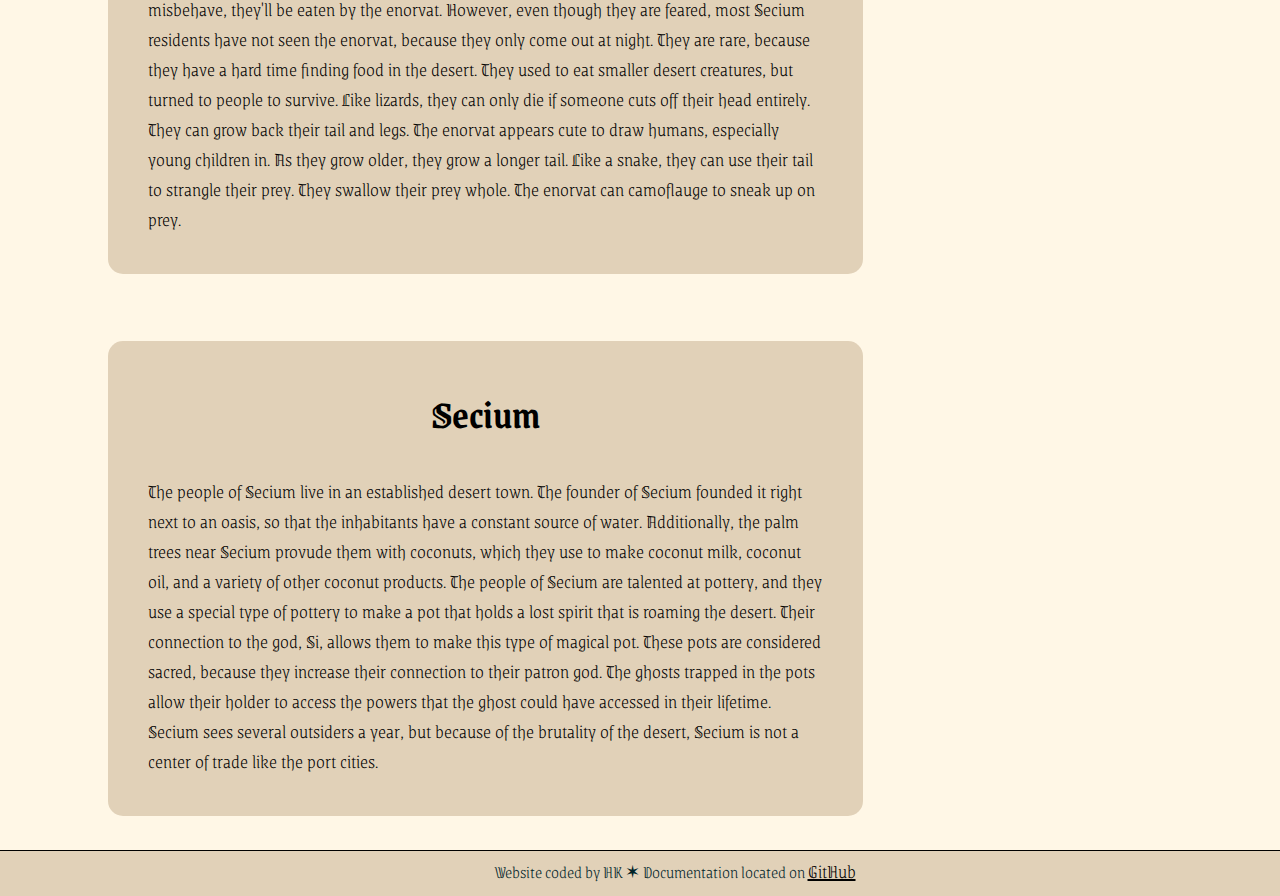
==== commit 33a5e7bd: "Update aidec.html" ====
--- a/aidec.html
+++ b/aidec.html
@@ -140,12 +140,12 @@
       
      <footer>
       <address>
-      Website coded by Hanna Koh &sext;
-      Documentation located on <a href="https://github.com/lowkeymusical/faymere">GitHub</a>
+      Website coded by HK &sext;
+      Documentation located on <a href="https://github.com/hannacodes/faymere">GitHub</a>
       </address>
     </footer>
   
     
    
     
-  </html>+  </html>
--- a/levania.css
+++ b/levania.css
@@ -13,7 +13,7 @@
 body, .horizontalNAV{
   width:100%;
   min-width:1350px;
-  max-width:1571px;
+  max-width:1980px;
 }
 
 ::selection {
